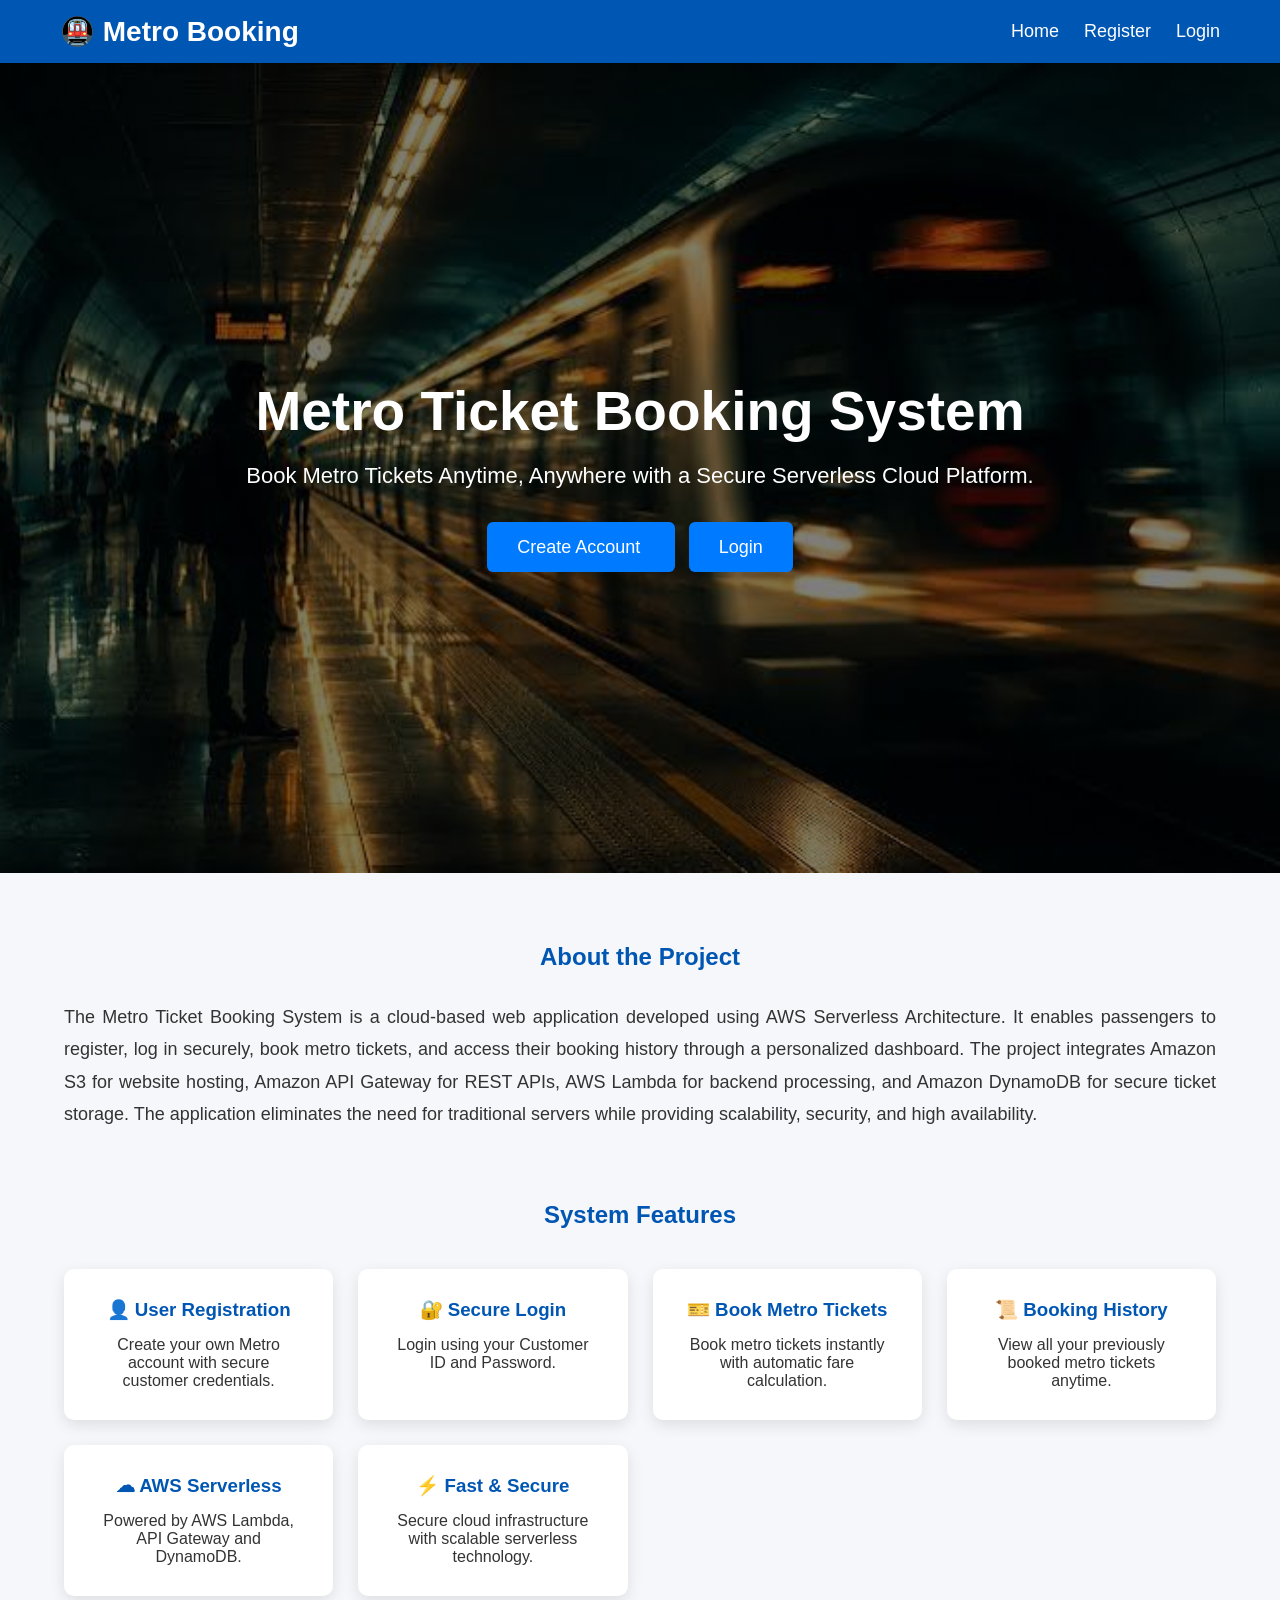
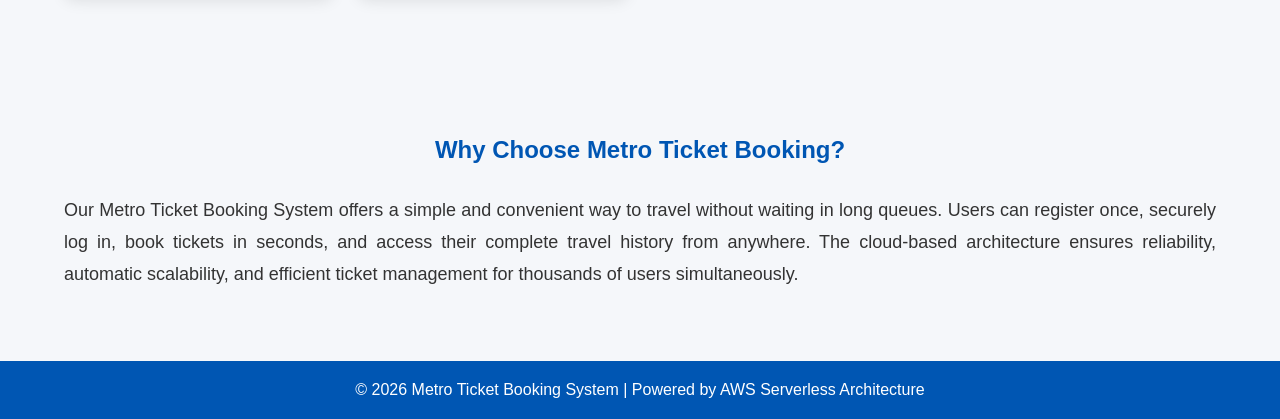
==== index.html @ 029fc544 "Add files via upload" ====
<!DOCTYPE html>
<html lang="en">

<head>

    <meta charset="UTF-8">
    <meta name="viewport" content="width=device-width, initial-scale=1.0">

    <title>Metro Ticket Booking System</title>

    <link rel="stylesheet" href="css/style.css">

</head>

<body>

    <!-- Navigation Bar -->

    <nav>

        <div class="logo">
            🚇 Metro Booking
        </div>

        <ul>

            <li><a href="index.html">Home</a></li>

            <li><a href="register.html">Register</a></li>

            <li><a href="login.html">Login</a></li>

        </ul>

    </nav>

    <!-- Hero Section -->

    <section class="hero">

        <div class="hero-content">

            <h1>Metro Ticket Booking System</h1>

            <p>

                Book Metro Tickets Anytime, Anywhere with a Secure Serverless Cloud Platform.

            </p>

            <br>

            <a href="register.html" class="btn">

                Create Account

            </a>

            &nbsp;&nbsp;

            <a href="login.html" class="btn">

                Login

            </a>

        </div>

    </section>

    <!-- About Section -->

    <section class="about">

        <h2>About the Project</h2>

        <p>

            The Metro Ticket Booking System is a cloud-based web application developed using AWS
            Serverless Architecture. It enables passengers to register, log in securely, book metro
            tickets, and access their booking history through a personalized dashboard. The project
            integrates Amazon S3 for website hosting, Amazon API Gateway for REST APIs, AWS Lambda
            for backend processing, and Amazon DynamoDB for secure ticket storage. The application
            eliminates the need for traditional servers while providing scalability, security,
            and high availability.

        </p>

    </section>

    <!-- Features -->

    <section class="features">

        <h2>System Features</h2>

        <div class="feature-box">

            <div class="card">

                <h3>👤 User Registration</h3>

                <p>

                    Create your own Metro account with secure customer credentials.

                </p>

            </div>

            <div class="card">

                <h3>🔐 Secure Login</h3>

                <p>

                    Login using your Customer ID and Password.

                </p>

            </div>

            <div class="card">

                <h3>🎫 Book Metro Tickets</h3>

                <p>

                    Book metro tickets instantly with automatic fare calculation.

                </p>

            </div>

            <div class="card">

                <h3>📜 Booking History</h3>

                <p>

                    View all your previously booked metro tickets anytime.

                </p>

            </div>

            <div class="card">

                <h3>☁ AWS Serverless</h3>

                <p>

                    Powered by AWS Lambda, API Gateway and DynamoDB.

                </p>

            </div>

            <div class="card">

                <h3>⚡ Fast & Secure</h3>

                <p>

                    Secure cloud infrastructure with scalable serverless technology.

                </p>

            </div>

        </div>

    </section>

    <!-- Why Choose Us -->

    <section class="about">

        <h2>Why Choose Metro Ticket Booking?</h2>

        <p>

            Our Metro Ticket Booking System offers a simple and convenient way to travel without
            waiting in long queues. Users can register once, securely log in, book tickets in
            seconds, and access their complete travel history from anywhere. The cloud-based
            architecture ensures reliability, automatic scalability, and efficient ticket
            management for thousands of users simultaneously.

        </p>

    </section>

    <!-- Footer -->

    <footer>

        <p>

            © 2026 Metro Ticket Booking System |
            Powered by AWS Serverless Architecture

        </p>

    </footer>
<script src="js/config.js"></script>
</body>

</html>
---- css/style.css ----
/* Reset */

*{
    margin:0;
    padding:0;
    box-sizing:border-box;
    font-family:Arial, Helvetica, sans-serif;
}

body{
    background:#f5f7fa;
    color:#333;
}

/* Navigation */

nav{
    background:#0056b3;
    display:flex;
    justify-content:space-between;
    align-items:center;
    padding:15px 60px;
    color:white;
}

.logo{
    font-size:28px;
    font-weight:bold;
}

nav ul{
    list-style:none;
    display:flex;
}

nav ul li{
    margin-left:25px;
}

nav ul li a{
    color:white;
    text-decoration:none;
    font-size:18px;
    transition:.3s;
}

nav ul li a:hover{
    color:#ffd700;
}

/* Hero */

.hero{
    height:90vh;
    display:flex;
    justify-content:center;
    align-items:center;
    text-align:center;
    background:linear-gradient(rgba(0,0,0,.5),rgba(0,0,0,.5)),
    url("../images/metro-train.jpg");
    background-size:cover;
    background-position:center;
    color:white;
}

.hero-content h1{
    font-size:55px;
    margin-bottom:20px;
}

.hero-content p{
    font-size:22px;
    margin-bottom:30px;
}

.btn{
    padding:15px 30px;
    background:#007bff;
    color:white;
    text-decoration:none;
    border-radius:6px;
    transition:.3s;
    font-size:18px;
}

.btn:hover{
    background:#003d80;
}

/* About */

.about{
    width:90%;
    margin:auto;
    padding:70px 0;
}

.about h2{
    text-align:center;
    color:#0056b3;
    margin-bottom:30px;
}

.about p{
    font-size:18px;
    line-height:1.8;
    text-align:justify;
}

/* Features */

.features{
    width:90%;
    margin:auto;
    padding-bottom:70px;
}

.features h2{
    text-align:center;
    color:#0056b3;
    margin-bottom:40px;
}

.feature-box{
    display:grid;
    grid-template-columns:repeat(auto-fit,minmax(250px,1fr));
    gap:25px;
}

.card{
    background:white;
    padding:30px;
    border-radius:10px;
    box-shadow:0 5px 15px rgba(0,0,0,.1);
    text-align:center;
    transition:.3s;
}

.card:hover{
    transform:translateY(-8px);
}

.card h3{
    color:#0056b3;
    margin-bottom:15px;
}

/* Footer */

footer{
    background:#0056b3;
    color:white;
    text-align:center;
    padding:20px;
}

/* Booking Page */

.container{
    width:500px;
    margin:50px auto;
    background:white;
    padding:30px;
    border-radius:10px;
    box-shadow:0 5px 15px rgba(0,0,0,.1);
}

.container h2{
    text-align:center;
    color:#0056b3;
    margin-bottom:25px;
}

input,
select{
    width:100%;
    padding:12px;
    margin:12px 0;
    border:1px solid #ccc;
    border-radius:5px;
}

button{
    width:100%;
    padding:14px;
    border:none;
    background:#007bff;
    color:white;
    font-size:18px;
    cursor:pointer;
    margin-top:15px;
    border-radius:5px;
}

button:hover{
    background:#0056b3;
}

#fare{
    margin-top:20px;
    font-size:22px;
    color:green;
    text-align:center;
}

/* Ticket */

.ticket{
    width:600px;
    margin:50px auto;
    background:white;
    padding:35px;
    border-radius:12px;
    box-shadow:0 5px 15px rgba(0,0,0,.15);
}

.ticket h2{
    text-align:center;
    color:#0056b3;
    margin-bottom:25px;
}

.ticket p{
    margin:12px 0;
    font-size:18px;
}

/* Responsive */

@media(max-width:768px){

nav{
    flex-direction:column;
}

nav ul{
    margin-top:15px;
}

.hero-content h1{
    font-size:35px;
}

.container{
    width:95%;
}

.ticket{
    width:95%;
}

}
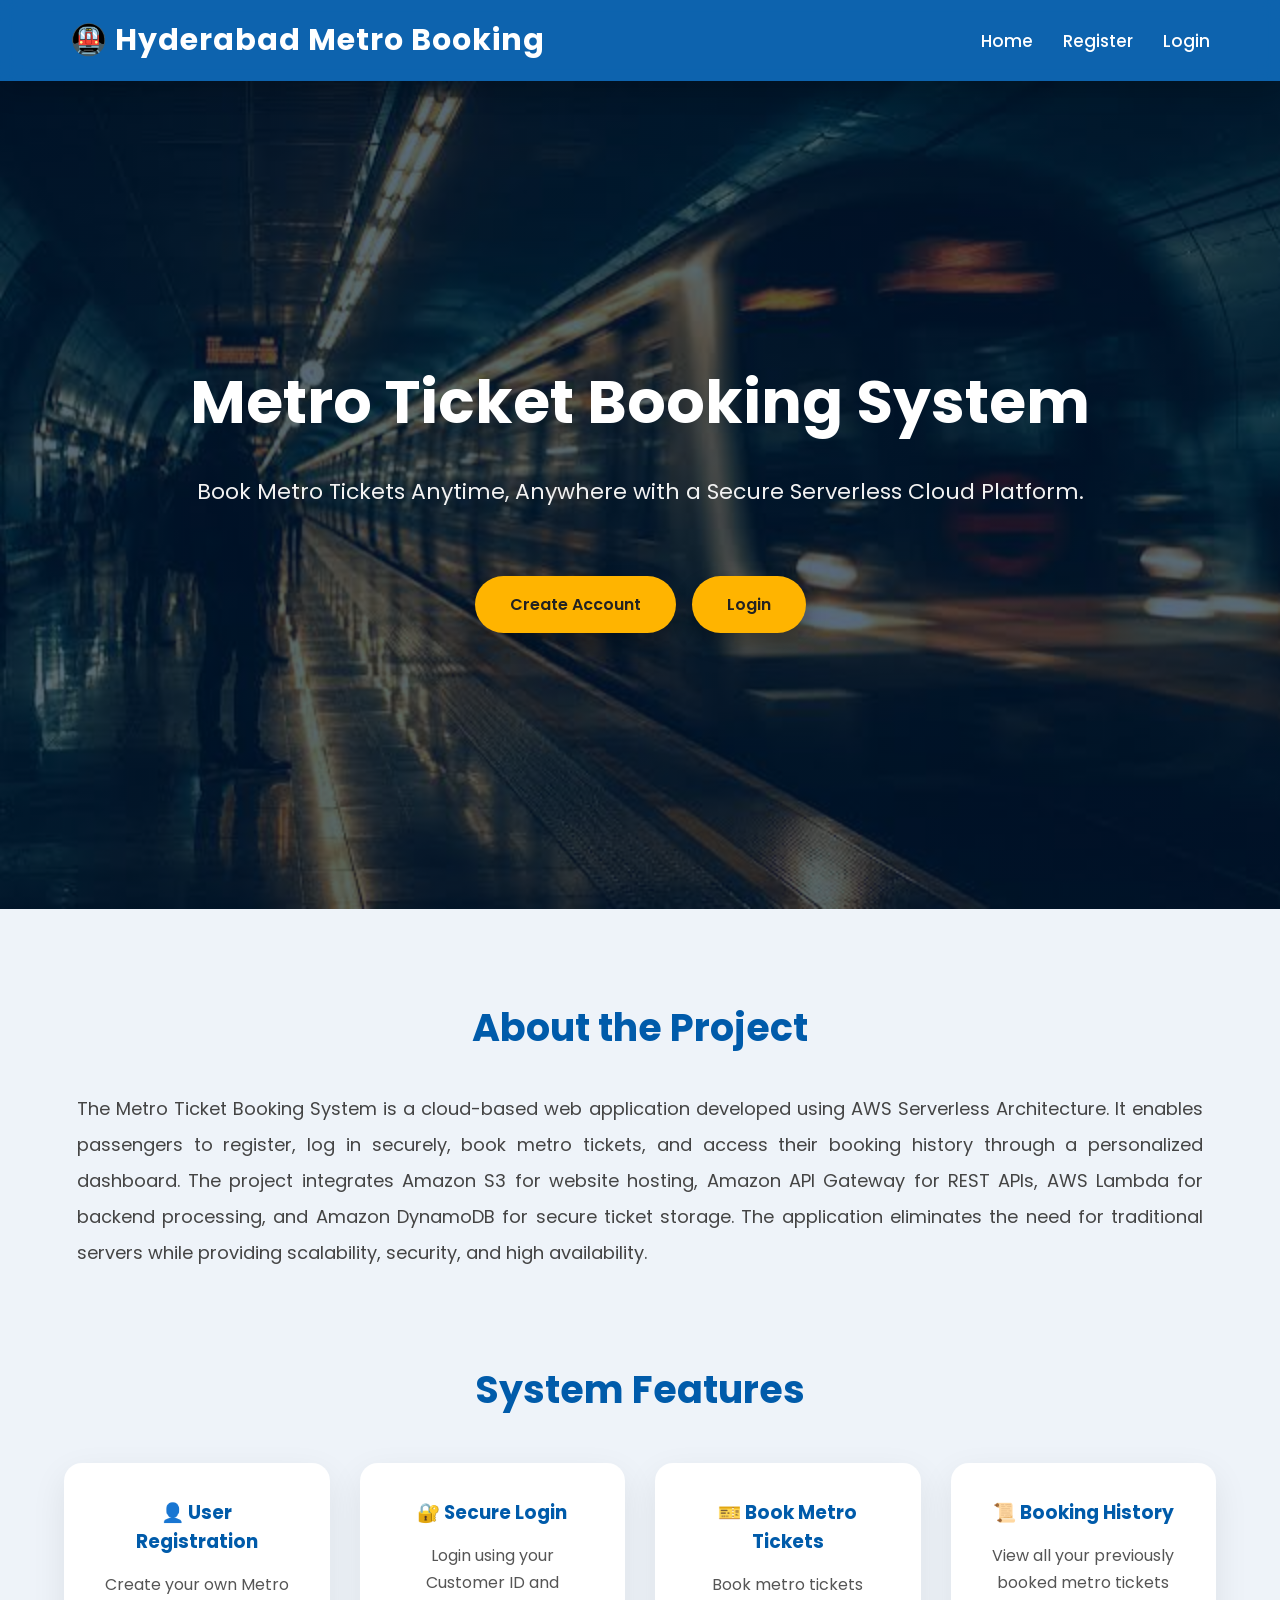
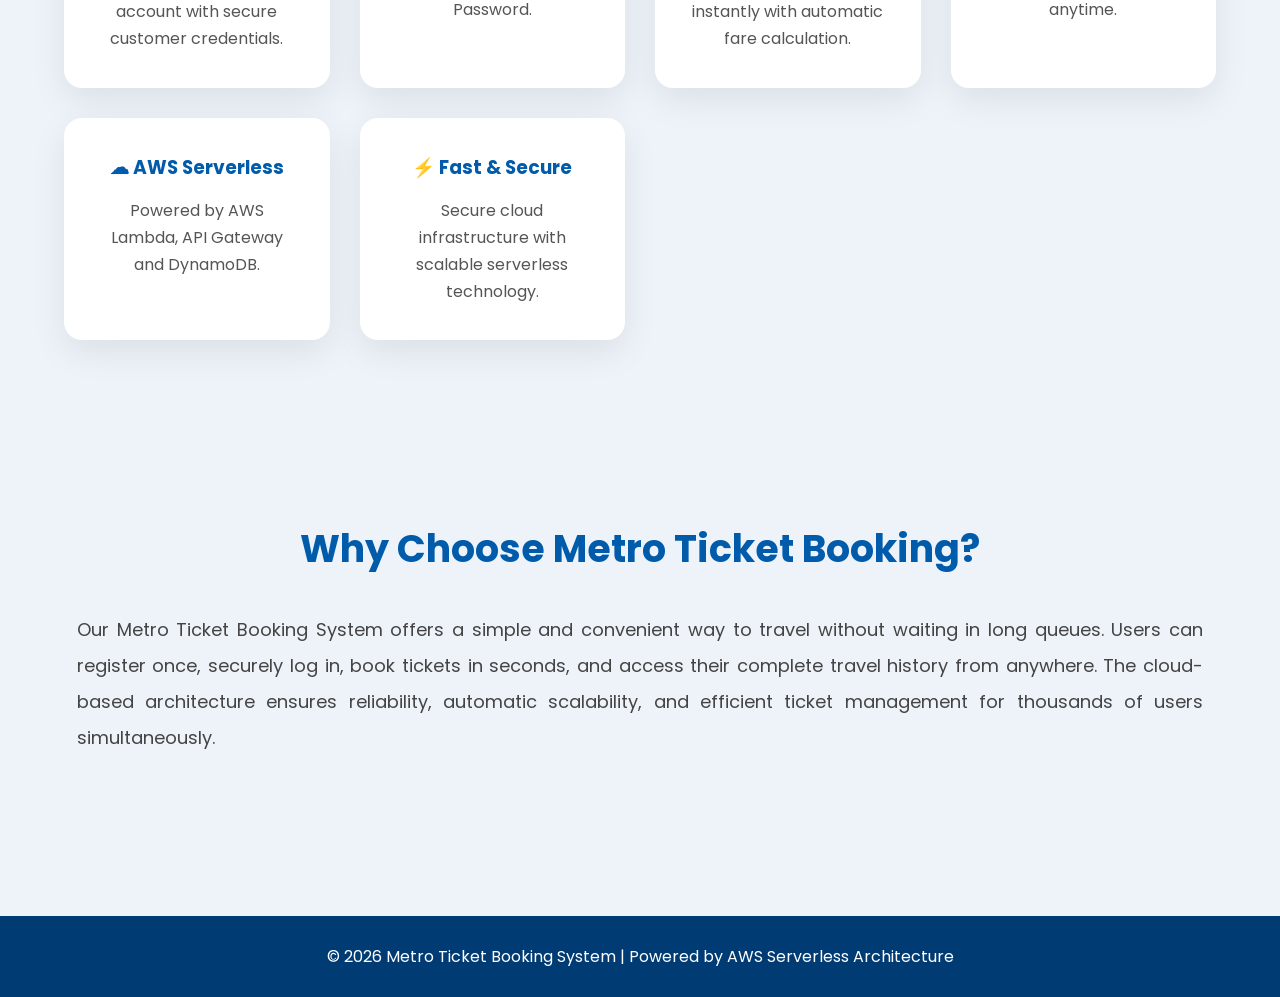
==== commit a3e9d5f6: "Update navigation and project details in index.html" ====
--- a/index.html
+++ b/index.html
@@ -19,7 +19,7 @@
     <nav>
 
         <div class="logo">
-            🚇 Metro Booking
+            🚇  Hyderabad Metro Booking
         </div>
 
         <ul>
@@ -205,4 +205,4 @@
 <script src="js/config.js"></script>
 </body>
 
-</html>+</html>
--- a/css/style.css
+++ b/css/style.css
@@ -1,252 +1,1265 @@
-/* Reset */
+/* ===========================
+   GOOGLE FONT
+=========================== */
+
+@import url('https://fonts.googleapis.com/css2?family=Poppins:wght@300;400;500;600;700&display=swap');
+
+/* ===========================
+   RESET
+=========================== */
 
 *{
     margin:0;
     padding:0;
     box-sizing:border-box;
-    font-family:Arial, Helvetica, sans-serif;
+    font-family:'Poppins',sans-serif;
+}
+
+html{
+    scroll-behavior:smooth;
 }
 
 body{
-    background:#f5f7fa;
-    color:#333;
-}
-
-/* Navigation */
+
+    background:#eef3f9;
+    color:#222;
+    overflow-x:hidden;
+
+}
+
+/* ===========================
+   NAVIGATION
+=========================== */
 
 nav{
-    background:#0056b3;
+
+    position:sticky;
+    top:0;
+    z-index:1000;
+
     display:flex;
     justify-content:space-between;
     align-items:center;
-    padding:15px 60px;
-    color:white;
+
+    padding:18px 70px;
+
+    background:rgba(0,91,170,.95);
+
+    backdrop-filter:blur(12px);
+
+    box-shadow:0 8px 25px rgba(0,0,0,.18);
+
 }
 
 .logo{
-    font-size:28px;
-    font-weight:bold;
+
+    font-size:30px;
+    font-weight:700;
+    color:#fff;
+    letter-spacing:1px;
+
 }
 
 nav ul{
+
     list-style:none;
     display:flex;
-}
-
-nav ul li{
-    margin-left:25px;
+    gap:30px;
+
 }
 
 nav ul li a{
+
     color:white;
     text-decoration:none;
-    font-size:18px;
+    font-size:17px;
+    font-weight:500;
+    position:relative;
     transition:.3s;
+
+}
+
+nav ul li a::after{
+
+    content:"";
+    position:absolute;
+
+    left:0;
+    bottom:-5px;
+
+    width:0;
+    height:2px;
+
+    background:#ffd447;
+
+    transition:.35s;
+
+}
+
+nav ul li a:hover::after{
+
+    width:100%;
+
 }
 
 nav ul li a:hover{
-    color:#ffd700;
-}
-
-/* Hero */
+
+    color:#ffd447;
+
+}
+
+/* ===========================
+   HERO
+=========================== */
 
 .hero{
-    height:90vh;
+
+    min-height:92vh;
+
     display:flex;
     justify-content:center;
     align-items:center;
+
     text-align:center;
-    background:linear-gradient(rgba(0,0,0,.5),rgba(0,0,0,.5)),
+
+    padding:40px;
+
+    background:
+    linear-gradient(
+    rgba(0,25,55,.65),
+    rgba(0,25,55,.65)
+    ),
     url("../images/metro-train.jpg");
+
     background-size:cover;
     background-position:center;
+
+}
+
+.hero-content{
+
+    max-width:900px;
+
+}
+
+.hero-content h1{
+
     color:white;
-}
-
-.hero-content h1{
-    font-size:55px;
-    margin-bottom:20px;
+
+    font-size:60px;
+    font-weight:700;
+
+    margin-bottom:25px;
+
+    animation:fadeDown 1s ease;
+
 }
 
 .hero-content p{
+
+    color:#f2f2f2;
+
     font-size:22px;
-    margin-bottom:30px;
-}
+
+    line-height:1.8;
+
+    margin-bottom:40px;
+
+    animation:fadeUp 1s ease;
+
+}
+
+/* ===========================
+   BUTTON
+=========================== */
 
 .btn{
-    padding:15px 30px;
-    background:#007bff;
-    color:white;
+
+    display:inline-block;
+
+    background:#ffb400;
+
+    color:#222;
+
+    padding:16px 35px;
+
+    border-radius:50px;
+
     text-decoration:none;
-    border-radius:6px;
-    transition:.3s;
+
+    font-weight:600;
+
+    transition:.35s;
+
+    box-shadow:0 10px 20px rgba(0,0,0,.25);
+
+}
+
+.btn:hover{
+
+    transform:translateY(-5px);
+
+    background:#ffc933;
+
+}
+
+/* ===========================
+   ABOUT
+=========================== */
+
+.about{
+
+    width:88%;
+    margin:auto;
+
+    padding:90px 0;
+
+}
+
+.about h2{
+
+    text-align:center;
+
+    color:#005baa;
+
+    font-size:38px;
+
+    margin-bottom:35px;
+
+}
+
+.about p{
+
+    text-align:justify;
+
     font-size:18px;
-}
-
-.btn:hover{
-    background:#003d80;
-}
-
-/* About */
-
-.about{
+
+    line-height:2;
+
+    color:#444;
+
+}
+
+/* ===========================
+   FEATURES
+=========================== */
+
+.features{
+
     width:90%;
     margin:auto;
-    padding:70px 0;
-}
-
-.about h2{
+
+    padding-bottom:90px;
+
+}
+
+.features h2{
+
     text-align:center;
-    color:#0056b3;
+
+    color:#005baa;
+
+    font-size:38px;
+
+    margin-bottom:45px;
+
+}
+
+.feature-box{
+
+    display:grid;
+
+    grid-template-columns:
+
+    repeat(auto-fit,minmax(260px,1fr));
+
+    gap:30px;
+
+}
+
+/* ===========================
+   CARDS
+=========================== */
+
+.card{
+
+    background:white;
+
+    border-radius:18px;
+
+    padding:35px;
+
+    text-align:center;
+
+    box-shadow:
+
+    0 12px 35px rgba(0,0,0,.08);
+
+    transition:.35s;
+
+}
+
+.card:hover{
+
+    transform:translateY(-12px);
+
+    box-shadow:
+
+    0 20px 40px rgba(0,0,0,.15);
+
+}
+
+.card h3{
+
+    color:#005baa;
+
+    margin-bottom:15px;
+
+}
+
+.card p{
+
+    color:#555;
+
+    line-height:1.7;
+
+}
+
+/* ===========================
+   FOOTER
+=========================== */
+
+footer{
+
+    background:#003b73;
+
+    color:white;
+
+    text-align:center;
+
+    padding:28px;
+
+    margin-top:70px;
+
+}
+
+/* ===========================
+   ANIMATIONS
+=========================== */
+
+@keyframes fadeDown{
+
+    from{
+
+        opacity:0;
+        transform:translateY(-40px);
+
+    }
+
+    to{
+
+        opacity:1;
+        transform:translateY(0);
+
+    }
+
+}
+
+@keyframes fadeUp{
+
+    from{
+
+        opacity:0;
+        transform:translateY(40px);
+
+    }
+
+    to{
+
+        opacity:1;
+        transform:translateY(0);
+
+    }
+
+}
+/* ===========================
+   FORM CONTAINER
+=========================== */
+
+.container{
+
+    width:500px;
+
+    margin:60px auto;
+
+    padding:40px;
+
+    background:rgba(255,255,255,.92);
+
+    backdrop-filter:blur(15px);
+
+    border-radius:18px;
+
+    box-shadow:
+    0 20px 45px rgba(0,0,0,.12);
+
+}
+
+.container h2{
+
+    text-align:center;
+
+    color:#005baa;
+
     margin-bottom:30px;
-}
-
-.about p{
-    font-size:18px;
-    line-height:1.8;
-    text-align:justify;
-}
-
-/* Features */
-
-.features{
-    width:90%;
-    margin:auto;
-    padding-bottom:70px;
-}
-
-.features h2{
-    text-align:center;
-    color:#0056b3;
-    margin-bottom:40px;
-}
-
-.feature-box{
-    display:grid;
-    grid-template-columns:repeat(auto-fit,minmax(250px,1fr));
-    gap:25px;
-}
-
-.card{
-    background:white;
-    padding:30px;
-    border-radius:10px;
-    box-shadow:0 5px 15px rgba(0,0,0,.1);
-    text-align:center;
-    transition:.3s;
-}
-
-.card:hover{
-    transform:translateY(-8px);
-}
-
-.card h3{
-    color:#0056b3;
-    margin-bottom:15px;
-}
-
-/* Footer */
-
-footer{
-    background:#0056b3;
-    color:white;
-    text-align:center;
-    padding:20px;
-}
-
-/* Booking Page */
-
-.container{
-    width:500px;
-    margin:50px auto;
-    background:white;
-    padding:30px;
-    border-radius:10px;
-    box-shadow:0 5px 15px rgba(0,0,0,.1);
-}
-
-.container h2{
-    text-align:center;
-    color:#0056b3;
-    margin-bottom:25px;
-}
+
+    font-size:34px;
+
+}
+
+/* ===========================
+   LABELS
+=========================== */
+
+label{
+
+    display:block;
+
+    margin-top:18px;
+
+    margin-bottom:8px;
+
+    font-weight:600;
+
+    color:#444;
+
+}
+
+/* ===========================
+   INPUTS
+=========================== */
 
 input,
 select{
+
     width:100%;
-    padding:12px;
-    margin:12px 0;
-    border:1px solid #ccc;
-    border-radius:5px;
-}
+
+    padding:14px 18px;
+
+    border-radius:10px;
+
+    border:1px solid #d8d8d8;
+
+    outline:none;
+
+    font-size:16px;
+
+    transition:.3s;
+
+    background:#fafafa;
+
+}
+
+input:focus,
+select:focus{
+
+    border-color:#0077ff;
+
+    background:white;
+
+    box-shadow:
+
+    0 0 10px rgba(0,119,255,.18);
+
+}
+
+/* ===========================
+   BUTTONS
+=========================== */
 
 button{
+
     width:100%;
+
+    padding:15px;
+
+    margin-top:25px;
+
+    border:none;
+
+    border-radius:10px;
+
+    background:linear-gradient(
+    135deg,
+    #0066cc,
+    #004b97
+    );
+
+    color:white;
+
+    font-size:17px;
+
+    font-weight:600;
+
+    cursor:pointer;
+
+    transition:.35s;
+
+}
+
+button:hover{
+
+    transform:translateY(-3px);
+
+    box-shadow:
+    0 12px 25px rgba(0,91,170,.3);
+
+}
+
+/* ===========================
+   LINKS
+=========================== */
+
+.container p{
+
+    margin-top:20px;
+
+    text-align:center;
+
+}
+
+.container a{
+
+    color:#0066cc;
+
+    text-decoration:none;
+
+    font-weight:600;
+
+}
+
+.container a:hover{
+
+    text-decoration:underline;
+
+}
+
+/* ===========================
+   DASHBOARD
+=========================== */
+
+.dashboard{
+
+    width:92%;
+
+    margin:45px auto;
+
+}
+
+.dashboard h2{
+
+    color:#005baa;
+
+    text-align:center;
+
+    margin-bottom:35px;
+
+    font-size:36px;
+
+}
+
+.dashboard-grid{
+
+    display:grid;
+
+    grid-template-columns:
+    repeat(auto-fit,minmax(260px,1fr));
+
+    gap:28px;
+
+}
+
+.dashboard-card{
+
+    background:white;
+
+    border-radius:18px;
+
+    padding:30px;
+
+    text-align:center;
+
+    transition:.35s;
+
+    box-shadow:
+    0 10px 25px rgba(0,0,0,.08);
+
+}
+
+.dashboard-card:hover{
+
+    transform:translateY(-8px);
+
+}
+
+.dashboard-card h3{
+
+    color:#005baa;
+
+    margin-bottom:15px;
+
+}
+
+.dashboard-card p{
+
+    color:#666;
+
+    line-height:1.8;
+
+}
+
+.dashboard-card a{
+
+    display:inline-block;
+
+    margin-top:18px;
+
+    padding:12px 28px;
+
+    border-radius:40px;
+
+    background:#0066cc;
+
+    color:white;
+
+    text-decoration:none;
+
+    transition:.3s;
+
+}
+
+.dashboard-card a:hover{
+
+    background:#004b97;
+
+}
+
+/* ===========================
+   PROFILE CARD
+=========================== */
+
+.profile{
+
+    width:92%;
+
+    margin:35px auto;
+
+    background:white;
+
+    padding:30px;
+
+    border-radius:18px;
+
+    box-shadow:
+    0 10px 25px rgba(0,0,0,.08);
+
+}
+
+.profile h3{
+
+    color:#005baa;
+
+    margin-bottom:18px;
+
+}
+
+.profile p{
+
+    margin:10px 0;
+
+    font-size:17px;
+
+}
+
+/* ===========================
+   BOOKING PAGE
+=========================== */
+
+.booking-card{
+
+    width:550px;
+
+    margin:50px auto;
+
+    padding:40px;
+
+    background:white;
+
+    border-radius:18px;
+
+    box-shadow:
+    0 15px 35px rgba(0,0,0,.1);
+
+}
+
+.booking-card h2{
+
+    color:#005baa;
+
+    text-align:center;
+
+    margin-bottom:30px;
+
+}
+
+/* ===========================
+   DATE
+=========================== */
+
+input[type="date"]{
+
+    cursor:pointer;
+
+}
+
+/* ===========================
+   FARE BOX
+=========================== */
+
+#fare{
+
+    margin-top:25px;
+
+    padding:15px;
+
+    text-align:center;
+
+    border-radius:10px;
+
+    background:#eaf8ed;
+
+    color:#0b8c35;
+
+    font-size:22px;
+
+    font-weight:700;
+
+    border:2px solid #8fd9a4;
+
+}
+
+/* ===========================
+   SUCCESS MESSAGE
+=========================== */
+
+.success{
+
+    background:#e7f8eb;
+
+    color:#0b8c35;
+
+    padding:15px;
+
+    border-radius:10px;
+
+    margin-top:20px;
+
+}
+
+/* ===========================
+   ERROR MESSAGE
+=========================== */
+
+.error{
+
+    background:#ffe9e9;
+
+    color:#cc2020;
+
+    padding:15px;
+
+    border-radius:10px;
+
+    margin-top:20px;
+
+}
+/* ===========================
+   METRO TICKET DESIGN
+=========================== */
+
+.ticket{
+
+    width:650px;
+
+    margin:50px auto;
+
+    background:white;
+
+    border-radius:18px;
+
+    overflow:hidden;
+
+    box-shadow:
+    0 20px 45px rgba(0,0,0,.12);
+
+}
+
+.ticket-header{
+
+    background:linear-gradient(
+    135deg,
+    #005baa,
+    #003b73
+    );
+
+    color:white;
+
+    text-align:center;
+
+    padding:25px;
+
+}
+
+.ticket-header h2{
+
+    font-size:30px;
+
+    margin-bottom:10px;
+
+}
+
+.ticket-header p{
+
+    opacity:.9;
+
+}
+
+.ticket-body{
+
+    padding:35px;
+
+}
+
+.ticket-row{
+
+    display:flex;
+
+    justify-content:space-between;
+
+    padding:14px 0;
+
+    border-bottom:1px dashed #ddd;
+
+}
+
+.ticket-row:last-child{
+
+    border-bottom:none;
+
+}
+
+.ticket-label{
+
+    font-weight:600;
+
+    color:#666;
+
+}
+
+.ticket-value{
+
+    font-weight:600;
+
+    color:#222;
+
+}
+
+/* ===========================
+   STATUS BADGES
+=========================== */
+
+.status{
+
+    display:inline-block;
+
+    padding:8px 18px;
+
+    border-radius:25px;
+
+    font-size:15px;
+
+    font-weight:600;
+
+}
+
+.status-confirmed{
+
+    background:#dff7e8;
+
+    color:#0a8f3f;
+
+}
+
+.status-cancelled{
+
+    background:#ffe2e2;
+
+    color:#d12222;
+
+}
+
+/* ===========================
+   MY TICKETS
+=========================== */
+
+.ticket-list{
+
+    width:90%;
+
+    margin:40px auto;
+
+}
+
+.ticket-card{
+
+    background:white;
+
+    border-radius:18px;
+
+    padding:28px;
+
+    margin-bottom:25px;
+
+    box-shadow:
+    0 10px 30px rgba(0,0,0,.08);
+
+    transition:.35s;
+
+}
+
+.ticket-card:hover{
+
+    transform:translateY(-8px);
+
+}
+
+.ticket-card h3{
+
+    color:#005baa;
+
+    margin-bottom:15px;
+
+}
+
+.ticket-card p{
+
+    margin:10px 0;
+
+    color:#555;
+
+}
+
+.ticket-card button{
+
+    margin-top:20px;
+
+}
+
+/* ===========================
+   TABLE STYLE
+=========================== */
+
+table{
+
+    width:100%;
+
+    border-collapse:collapse;
+
+}
+
+table tr:nth-child(even){
+
+    background:#f7f9fc;
+
+}
+
+table td{
+
     padding:14px;
-    border:none;
-    background:#007bff;
-    color:white;
+
+}
+
+/* ===========================
+   LOGOUT BUTTON
+=========================== */
+
+.logout-btn{
+
+    background:#dc3545;
+
+}
+
+.logout-btn:hover{
+
+    background:#b91f2f;
+
+}
+
+/* ===========================
+   PRINT BUTTON
+=========================== */
+
+.print-btn{
+
+    background:#28a745;
+
+}
+
+.print-btn:hover{
+
+    background:#1d7d33;
+
+}
+
+/* ===========================
+   CARD TITLE
+=========================== */
+
+.card-title{
+
+    font-size:22px;
+
+    color:#005baa;
+
+    margin-bottom:18px;
+
+}
+
+/* ===========================
+   SMALL INFO TEXT
+=========================== */
+
+.small-text{
+
+    color:#777;
+
+    font-size:15px;
+
+}
+
+/* ===========================
+   SCROLLBAR
+=========================== */
+
+::-webkit-scrollbar{
+
+    width:10px;
+
+}
+
+::-webkit-scrollbar-track{
+
+    background:#eef3f9;
+
+}
+
+::-webkit-scrollbar-thumb{
+
+    background:#005baa;
+
+    border-radius:20px;
+
+}
+
+::-webkit-scrollbar-thumb:hover{
+
+    background:#003b73;
+
+}
+
+/* ===========================
+   RESPONSIVE
+=========================== */
+
+@media(max-width:992px){
+
+nav{
+
+    padding:15px 30px;
+
+}
+
+.hero-content h1{
+
+    font-size:48px;
+
+}
+
+.container{
+
+    width:90%;
+
+}
+
+.booking-card{
+
+    width:92%;
+
+}
+
+.ticket{
+
+    width:92%;
+
+}
+
+}
+
+@media(max-width:768px){
+
+nav{
+
+    flex-direction:column;
+
+    gap:15px;
+
+    padding:18px;
+
+}
+
+nav ul{
+
+    flex-direction:column;
+
+    align-items:center;
+
+    gap:15px;
+
+}
+
+.hero{
+
+    padding:30px;
+
+}
+
+.hero-content h1{
+
+    font-size:36px;
+
+}
+
+.hero-content p{
+
     font-size:18px;
-    cursor:pointer;
-    margin-top:15px;
-    border-radius:5px;
-}
-
-button:hover{
-    background:#0056b3;
-}
-
-#fare{
-    margin-top:20px;
-    font-size:22px;
-    color:green;
-    text-align:center;
-}
-
-/* Ticket */
+
+}
+
+.about h2,
+.features h2,
+.dashboard h2{
+
+    font-size:30px;
+
+}
+
+.ticket-row{
+
+    flex-direction:column;
+
+    gap:8px;
+
+}
+
+.ticket-body{
+
+    padding:25px;
+
+}
+
+.dashboard-grid{
+
+    grid-template-columns:1fr;
+
+}
+
+}
+
+@media(max-width:480px){
+
+.logo{
+
+    font-size:24px;
+
+}
+
+.hero-content h1{
+
+    font-size:30px;
+
+}
+
+.btn{
+
+    padding:14px 28px;
+
+}
+
+.container{
+
+    padding:25px;
+
+}
 
 .ticket{
-    width:600px;
-    margin:50px auto;
-    background:white;
-    padding:35px;
-    border-radius:12px;
-    box-shadow:0 5px 15px rgba(0,0,0,.15);
-}
-
-.ticket h2{
-    text-align:center;
-    color:#0056b3;
-    margin-bottom:25px;
-}
-
-.ticket p{
-    margin:12px 0;
-    font-size:18px;
-}
-
-/* Responsive */
-
-@media(max-width:768px){
-
-nav{
-    flex-direction:column;
-}
-
-nav ul{
-    margin-top:15px;
-}
-
-.hero-content h1{
-    font-size:35px;
-}
-
-.container{
+
     width:95%;
-}
-
-.ticket{
+
+}
+
+.booking-card{
+
     width:95%;
-}
-
-}+
+}
+
+}
+
+/* ===========================
+   HOVER EFFECTS
+=========================== */
+
+button,
+.btn,
+.card,
+.ticket-card,
+.dashboard-card{
+
+    transition:all .35s ease;
+
+}
+
+/* ===========================
+   SHADOW UTILITIES
+=========================== */
+
+.shadow{
+
+    box-shadow:
+    0 12px 35px rgba(0,0,0,.12);
+
+}
+
+/* ===========================
+   BORDER RADIUS
+=========================== */
+
+.round{
+
+    border-radius:18px;
+
+}
+
+/* ===========================
+   END OF FILE
+=========================== */
